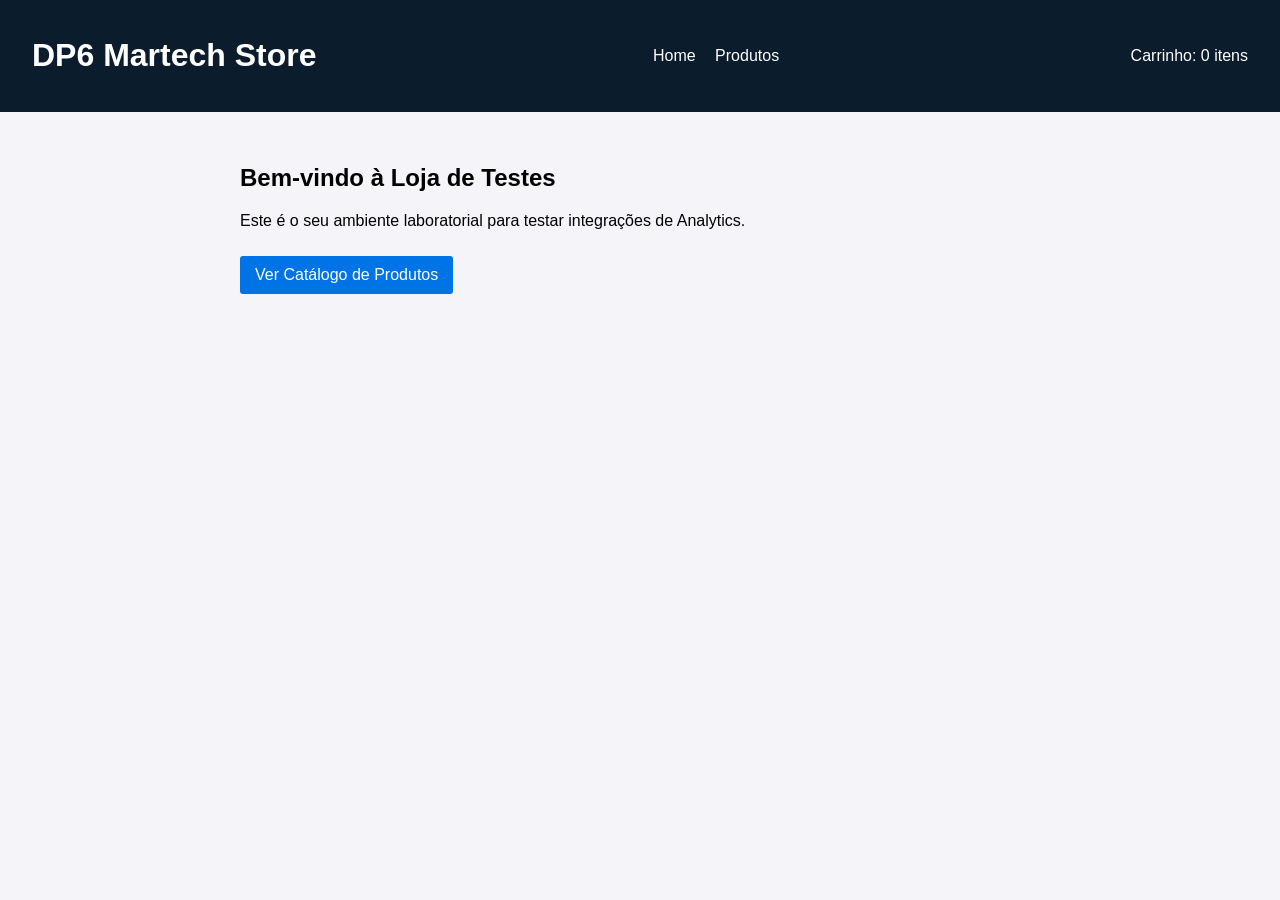
==== index.html @ 87a88be9 "commit init" ====
<!DOCTYPE html>
<html lang="pt-BR">
<head>
    <!-- Google tag (gtag.js) -->
<script async src="https://www.googletagmanager.com/gtag/js?id=G-FSE1QGEM5W"></script>
    <script src="js/gtag.js"></script>
    <meta charset="UTF-8">
    <title>DP6 Martech Store - Home</title>
    <link rel="stylesheet" href="css/style.css">
</head>
<body>
    <header>
        <h1>DP6 Martech Store</h1>
        <nav>
            <a href="index.html">Home</a>
            <a href="produtos.html">Produtos</a>
        </nav>
        <div id="cart-counter">Carrinho: <span>0</span> itens</div>
    </header>
    <main>
        <h2>Bem-vindo à Loja de Testes</h2>
        <p>Este é o seu ambiente laboratorial para testar integrações de Analytics.</p>
        <a href="produtos.html" class="btn">Ver Catálogo de Produtos</a>
    </main>
    <script src="js/app.js"></script>
</body>
</html>
---- css/style.css ----
body { font-family: Arial, sans-serif; margin: 0; padding: 0; background-color: #f4f4f9; }
header { background: #0b1c2c; color: #fff; padding: 1rem 2rem; display: flex; justify-content: space-between; align-items: center; }
nav a { color: #fff; margin-right: 15px; text-decoration: none; }
main { padding: 2rem; max-width: 800px; margin: auto; }
.product-list { display: flex; gap: 20px; }
.product-card { background: #fff; padding: 15px; border-radius: 5px; box-shadow: 0 2px 5px rgba(0,0,0,0.1); width: 200px; text-align: center; }
.btn, .btn-buy { display: inline-block; background: #0073e6; color: white; padding: 10px 15px; text-decoration: none; border: none; border-radius: 3px; cursor: pointer; margin-top: 10px; }
.btn-buy { background: #28a745; font-size: 1.1rem; }
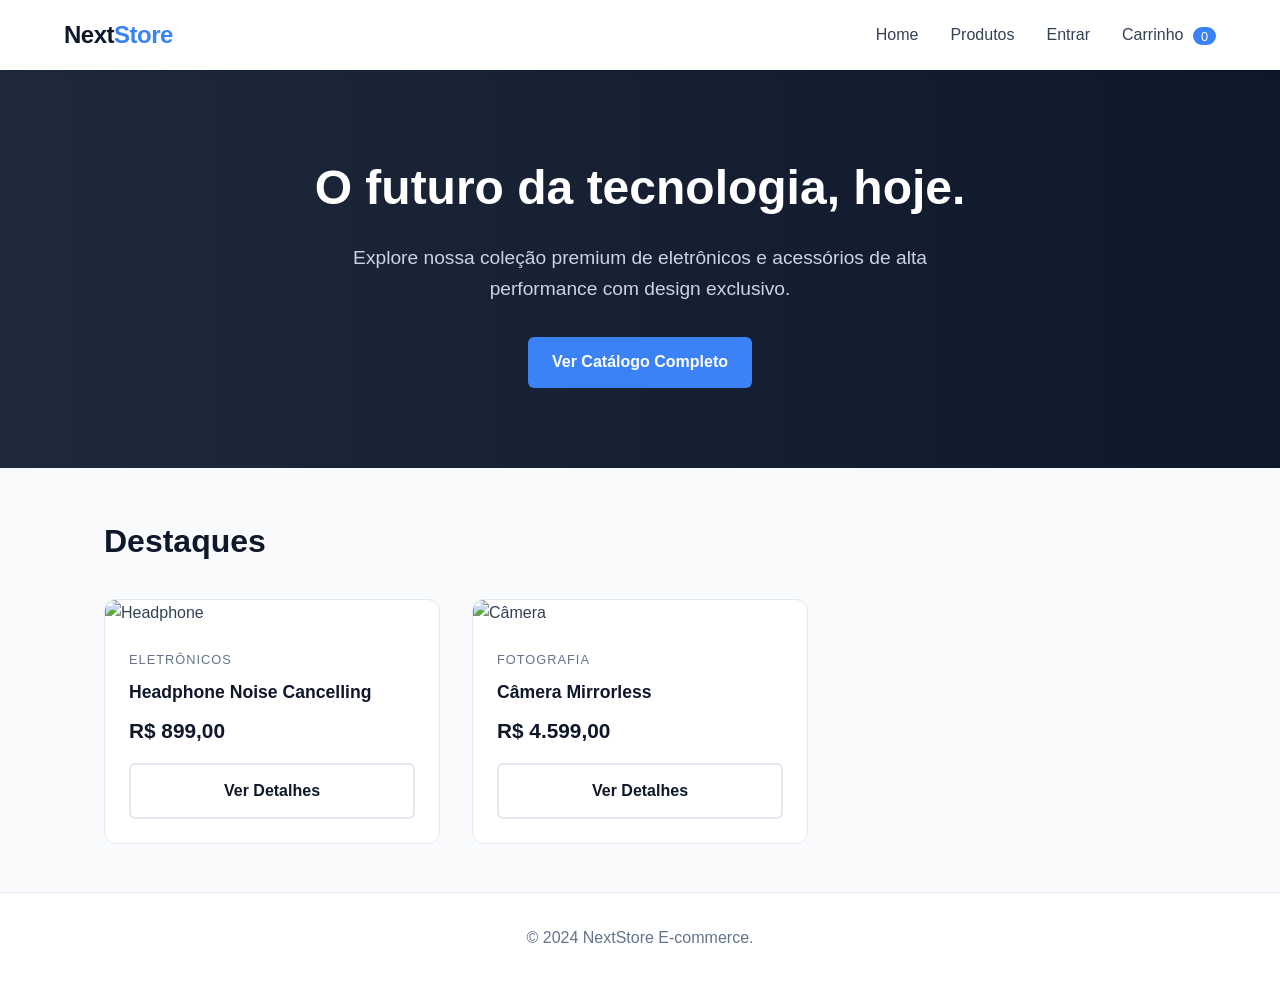
==== commit 3ae7268a: "mudando o site" ====
--- a/index.html
+++ b/index.html
@@ -1,27 +1,58 @@
-<!DOCTYPE html>
-<html lang="pt-BR">
-<head>
-    <!-- Google tag (gtag.js) -->
-<script async src="https://www.googletagmanager.com/gtag/js?id=G-FSE1QGEM5W"></script>
-    <script src="js/gtag.js"></script>
-    <meta charset="UTF-8">
-    <title>DP6 Martech Store - Home</title>
-    <link rel="stylesheet" href="css/style.css">
-</head>
-<body>
-    <header>
-        <h1>DP6 Martech Store</h1>
-        <nav>
-            <a href="index.html">Home</a>
-            <a href="produtos.html">Produtos</a>
-        </nav>
-        <div id="cart-counter">Carrinho: <span>0</span> itens</div>
-    </header>
-    <main>
-        <h2>Bem-vindo à Loja de Testes</h2>
-        <p>Este é o seu ambiente laboratorial para testar integrações de Analytics.</p>
-        <a href="produtos.html" class="btn">Ver Catálogo de Produtos</a>
-    </main>
-    <script src="js/app.js"></script>
-</body>
-</html>
+<!DOCTYPE html>
+<html lang="pt-BR">
+<head>
+    <meta charset="UTF-8">
+    <meta name="viewport" content="width=device-width, initial-scale=1.0">
+    <title>NextStore | Home</title>
+    <link rel="stylesheet" href="css/index.css">
+</head>
+<body>
+    <nav class="navbar">
+        <a href="index.html" class="logo">Next<span>Store</span></a>
+        <div class="nav-links">
+            <a href="index.html">Home</a>
+            <a href="products.html">Produtos</a>
+            <a href="login.html">Entrar</a>
+            <a href="checkout.html">Carrinho <span id="cart-count" class="cart-badge">0</span></a>
+        </div>
+    </nav>
+
+    <header class="hero">
+        <h1>O futuro da tecnologia, hoje.</h1>
+        <p>Explore nossa coleção premium de eletrônicos e acessórios de alta performance com design exclusivo.</p>
+        <a href="products.html" class="btn-primary">Ver Catálogo Completo</a>
+    </header>
+
+    <main class="container">
+        <h2 class="section-title">Destaques</h2>
+        <div class="product-grid">
+            <!-- Produto 1 -->
+            <div class="product-card">
+                <img src="https://images.unsplash.com/photo-1505740420928-5e560c06d30e?auto=format&fit=crop&w=600&q=80" alt="Headphone">
+                <div class="product-info">
+                    <p class="product-category">Eletrônicos</p>
+                    <h3 class="product-title">Headphone Noise Cancelling</h3>
+                    <p class="product-price">R$ 899,00</p>
+                    <a href="product.html?id=SKU01" class="btn-outline" style="display: block; text-align: center;">Ver Detalhes</a>
+                </div>
+            </div>
+            <!-- Produto 2 -->
+            <div class="product-card">
+                <img src="https://images.unsplash.com/photo-1516035069371-29a1b244cc32?auto=format&fit=crop&w=600&q=80" alt="Câmera">
+                <div class="product-info">
+                    <p class="product-category">Fotografia</p>
+                    <h3 class="product-title">Câmera Mirrorless</h3>
+                    <p class="product-price">R$ 4.599,00</p>
+                    <a href="product.html?id=SKU02" class="btn-outline" style="display: block; text-align: center;">Ver Detalhes</a>
+                </div>
+            </div>
+        </div>
+    </main>
+
+    <footer>
+        <p>&copy; 2024 NextStore E-commerce.</p>
+    </footer>
+
+    <script src="js/index.js"></script>
+</body>
+</html>
--- a/css/index.css
+++ b/css/index.css
@@ -0,0 +1,74 @@
+/* Variáveis de Cores e Estilo Moderno */
+:root {
+    --primary-color: #0f172a;
+    --accent-color: #3b82f6;
+    --accent-hover: #2563eb;
+    --bg-color: #f8fafc;
+    --text-main: #334155;
+    --text-muted: #64748b;
+    --border-color: #e2e8f0;
+    --white: #ffffff;
+}
+
+* { margin: 0; padding: 0; box-sizing: border-box; font-family: 'Inter', 'Segoe UI', sans-serif; }
+body { background-color: var(--bg-color); color: var(--text-main); line-height: 1.6; }
+a { text-decoration: none; color: inherit; }
+
+/* Navbar */
+.navbar { background-color: var(--white); padding: 1rem 5%; display: flex; justify-content: space-between; align-items: center; box-shadow: 0 1px 3px rgba(0,0,0,0.05); position: sticky; top: 0; z-index: 100; }
+.navbar .logo { font-size: 1.5rem; font-weight: 800; color: var(--primary-color); letter-spacing: -0.5px; }
+.navbar .logo span { color: var(--accent-color); }
+.nav-links { display: flex; gap: 2rem; align-items: center; }
+.nav-links a { font-weight: 500; transition: color 0.2s; }
+.nav-links a:hover { color: var(--accent-color); }
+.cart-badge { background-color: var(--accent-color); color: var(--white); padding: 0.1rem 0.5rem; border-radius: 20px; font-size: 0.8rem; margin-left: 5px; }
+
+/* Hero Section (Home) */
+.hero { background: linear-gradient(to right, #1e293b, #0f172a); color: var(--white); padding: 5rem 5%; text-align: center; }
+.hero h1 { font-size: 3rem; margin-bottom: 1rem; }
+.hero p { font-size: 1.2rem; color: #cbd5e1; margin-bottom: 2rem; max-width: 600px; margin-left: auto; margin-right: auto; }
+
+/* Botões */
+.btn-primary { background-color: var(--accent-color); color: var(--white); padding: 0.8rem 1.5rem; border-radius: 6px; font-weight: 600; border: none; cursor: pointer; transition: background 0.2s; display: inline-block; }
+.btn-primary:hover { background-color: var(--accent-hover); }
+.btn-outline { background-color: transparent; border: 2px solid var(--border-color); color: var(--primary-color); padding: 0.8rem 1.5rem; border-radius: 6px; font-weight: 600; cursor: pointer; transition: all 0.2s; }
+.btn-outline:hover { border-color: var(--primary-color); }
+
+/* Grid de Produtos */
+.container { max-width: 1200px; margin: 0 auto; padding: 3rem 5%; }
+.section-title { font-size: 2rem; margin-bottom: 2rem; color: var(--primary-color); }
+.product-grid { display: grid; grid-template-columns: repeat(auto-fill, minmax(280px, 1fr)); gap: 2rem; }
+
+/* Product Card */
+.product-card { background: var(--white); border-radius: 12px; overflow: hidden; border: 1px solid var(--border-color); transition: transform 0.2s, box-shadow 0.2s; }
+.product-card:hover { transform: translateY(-5px); box-shadow: 0 10px 15px -3px rgba(0,0,0,0.1); }
+.product-card img { width: 100%; height: 250px; object-fit: cover; }
+.product-info { padding: 1.5rem; }
+.product-category { font-size: 0.8rem; color: var(--text-muted); text-transform: uppercase; letter-spacing: 1px; }
+.product-title { font-size: 1.1rem; font-weight: 600; margin: 0.5rem 0; color: var(--primary-color); }
+.product-price { font-size: 1.3rem; font-weight: 700; color: var(--primary-color); margin-bottom: 1rem; }
+
+/* Página de Produto Detalhe */
+.product-detail-layout { display: grid; grid-template-columns: 1fr 1fr; gap: 4rem; align-items: start; }
+.product-gallery img { width: 100%; border-radius: 12px; box-shadow: 0 4px 6px -1px rgba(0,0,0,0.1); }
+.product-meta h1 { font-size: 2.5rem; margin-bottom: 1rem; color: var(--primary-color); }
+.product-meta .price { font-size: 2rem; font-weight: 700; color: var(--accent-color); margin-bottom: 1.5rem; }
+.product-meta .desc { color: var(--text-muted); margin-bottom: 2rem; font-size: 1.1rem; }
+
+/* Formulários (Login / Checkout) */
+.form-wrapper { max-width: 500px; margin: 0 auto; background: var(--white); padding: 2.5rem; border-radius: 12px; border: 1px solid var(--border-color); box-shadow: 0 4px 6px -1px rgba(0,0,0,0.05); }
+.form-group { margin-bottom: 1.5rem; }
+.form-group label { display: block; font-weight: 500; margin-bottom: 0.5rem; color: var(--primary-color); }
+.form-group input { width: 100%; padding: 0.8rem; border: 1px solid var(--border-color); border-radius: 6px; font-size: 1rem; outline: none; transition: border-color 0.2s; }
+.form-group input:focus { border-color: var(--accent-color); }
+.checkout-summary { background: var(--white); padding: 2rem; border-radius: 12px; border: 1px solid var(--border-color); margin-bottom: 2rem; }
+.summary-item { display: flex; justify-content: space-between; border-bottom: 1px solid var(--border-color); padding: 1rem 0; }
+.summary-total { display: flex; justify-content: space-between; padding-top: 1rem; font-size: 1.3rem; font-weight: 700; }
+
+/* Footer */
+footer { background: var(--white); border-top: 1px solid var(--border-color); text-align: center; padding: 2rem; color: var(--text-muted); margin-top: auto; }
+
+@media (max-width: 768px) {
+    .product-detail-layout { grid-template-columns: 1fr; gap: 2rem; }
+    .nav-links { gap: 1rem; }
+}
